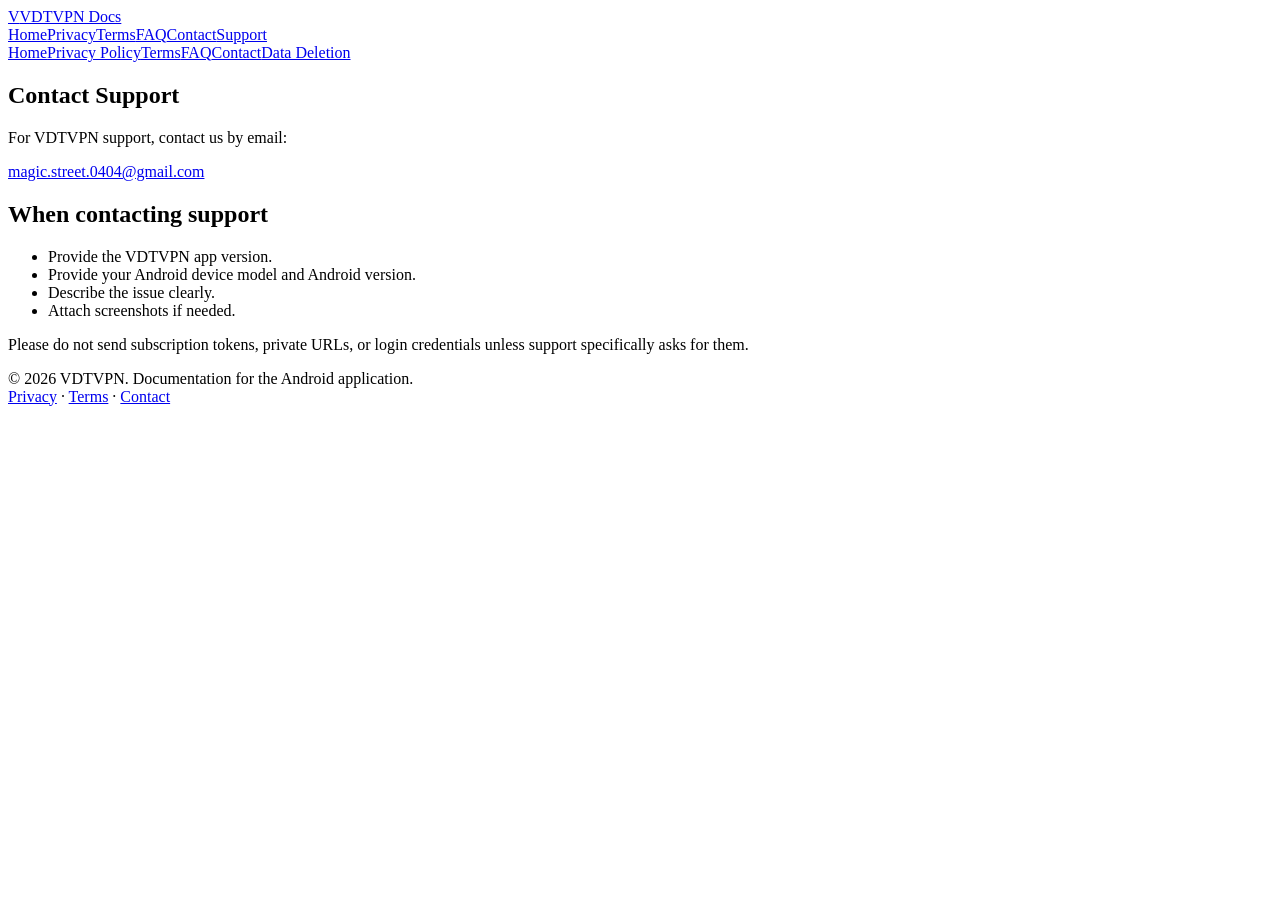
==== contact.html @ dc801691 "Add files via upload" ====
<!doctype html><html lang="en"><head><meta charset="utf-8"><meta name="viewport" content="width=device-width, initial-scale=1"><title>Contact - VDTVPN</title><meta name="description" content="Official documentation, privacy policy and support pages for the VDTVPN Android application."><link rel="stylesheet" href="assets/style.css"></head><body><header class="nav"><div class="container nav-inner"><a class="brand" href="index.html"><span class="logo">V</span><span>VDTVPN Docs</span></a><nav class="links"><a href="index.html">Home</a><a href="privacy.html">Privacy</a><a href="terms.html">Terms</a><a href="faq.html">FAQ</a><a href="contact.html">Contact</a><a class="btn" href="contact.html">Support</a></nav></div></header><main class="container doc-layout"><aside class="sidebar"><a href="index.html">Home</a><a href="privacy.html">Privacy Policy</a><a href="terms.html">Terms</a><a href="faq.html">FAQ</a><a href="contact.html">Contact</a><a href="data-deletion.html">Data Deletion</a></aside><article class="doc"><h1>Contact Support</h1><p>For VDTVPN support, contact us by email:</p><p><a class="btn" href="mailto:magic.street.0404@gmail.com">magic.street.0404@gmail.com</a></p><h2>When contacting support</h2><ul><li>Provide the VDTVPN app version.</li><li>Provide your Android device model and Android version.</li><li>Describe the issue clearly.</li><li>Attach screenshots if needed.</li></ul><p>Please do not send subscription tokens, private URLs, or login credentials unless support specifically asks for them.</p></article></main><footer class="footer"><div class="container footer-inner"><div>© 2026 VDTVPN. Documentation for the Android application.</div><div><a href="privacy.html">Privacy</a> · <a href="terms.html">Terms</a> · <a href="contact.html">Contact</a></div></div></footer></body></html>
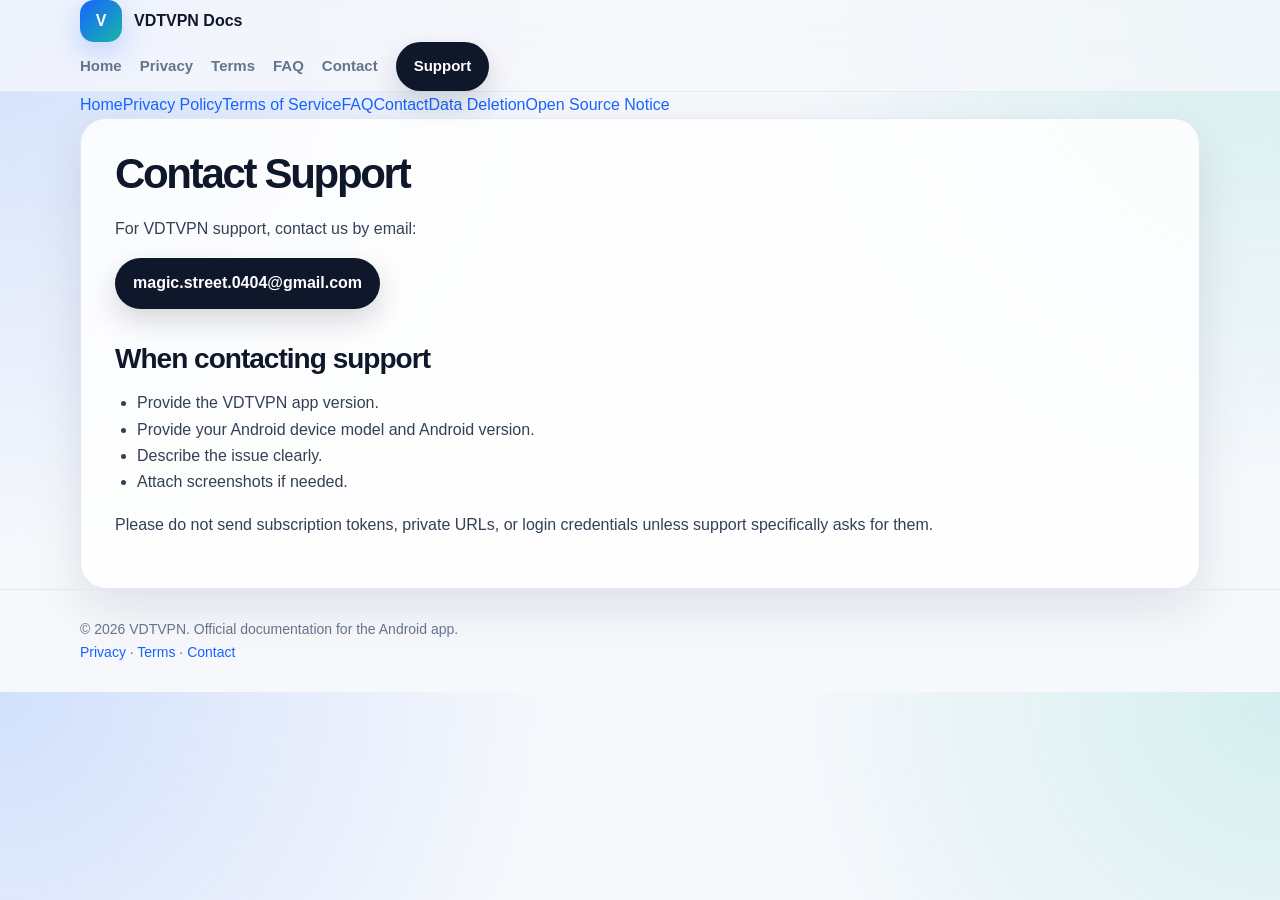
==== commit e30fba85: "Add files via upload" ====
--- a/contact.html
+++ b/contact.html
@@ -1 +1,7 @@
-<!doctype html><html lang="en"><head><meta charset="utf-8"><meta name="viewport" content="width=device-width, initial-scale=1"><title>Contact - VDTVPN</title><meta name="description" content="Official documentation, privacy policy and support pages for the VDTVPN Android application."><link rel="stylesheet" href="assets/style.css"></head><body><header class="nav"><div class="container nav-inner"><a class="brand" href="index.html"><span class="logo">V</span><span>VDTVPN Docs</span></a><nav class="links"><a href="index.html">Home</a><a href="privacy.html">Privacy</a><a href="terms.html">Terms</a><a href="faq.html">FAQ</a><a href="contact.html">Contact</a><a class="btn" href="contact.html">Support</a></nav></div></header><main class="container doc-layout"><aside class="sidebar"><a href="index.html">Home</a><a href="privacy.html">Privacy Policy</a><a href="terms.html">Terms</a><a href="faq.html">FAQ</a><a href="contact.html">Contact</a><a href="data-deletion.html">Data Deletion</a></aside><article class="doc"><h1>Contact Support</h1><p>For VDTVPN support, contact us by email:</p><p><a class="btn" href="mailto:magic.street.0404@gmail.com">magic.street.0404@gmail.com</a></p><h2>When contacting support</h2><ul><li>Provide the VDTVPN app version.</li><li>Provide your Android device model and Android version.</li><li>Describe the issue clearly.</li><li>Attach screenshots if needed.</li></ul><p>Please do not send subscription tokens, private URLs, or login credentials unless support specifically asks for them.</p></article></main><footer class="footer"><div class="container footer-inner"><div>© 2026 VDTVPN. Documentation for the Android application.</div><div><a href="privacy.html">Privacy</a> · <a href="terms.html">Terms</a> · <a href="contact.html">Contact</a></div></div></footer></body></html>+<!doctype html><html lang="en"><head><meta charset="utf-8"><meta name="viewport" content="width=device-width, initial-scale=1">
+<title>Contact - VDTVPN</title><meta name="description" content="Official documentation for the VDTVPN Android network client."><meta name="robots" content="index,follow">
+<meta property="og:title" content="Contact - VDTVPN"><meta property="og:description" content="Official documentation for the VDTVPN Android network client.">
+<link rel="stylesheet" href="assets/style.css"></head><body><header class="nav"><div class="container navin">
+<a class="brand" href="index.html"><span class="logo">V</span><span>VDTVPN Docs</span></a>
+<nav class="links"><a href="index.html">Home</a><a href="privacy.html">Privacy</a><a href="terms.html">Terms</a><a href="faq.html">FAQ</a><a href="contact.html">Contact</a><a class="btn" href="contact.html">Support</a></nav>
+</div></header><main class="container docwrap"><aside class="side"><a href="index.html">Home</a><a href="privacy.html">Privacy Policy</a><a href="terms.html">Terms of Service</a><a href="faq.html">FAQ</a><a href="contact.html">Contact</a><a href="data-deletion.html">Data Deletion</a><a href="open-source.html">Open Source Notice</a></aside><article class="doc"><h1>Contact Support</h1><p>For VDTVPN support, contact us by email:</p><p><a class="btn" href="mailto:magic.street.0404@gmail.com">magic.street.0404@gmail.com</a></p><h2>When contacting support</h2><ul><li>Provide the VDTVPN app version.</li><li>Provide your Android device model and Android version.</li><li>Describe the issue clearly.</li><li>Attach screenshots if needed.</li></ul><p class="notice">Please do not send subscription tokens, private URLs, or login credentials unless support specifically asks for them.</p></article></main><footer class="footer"><div class="container footin"><div>© 2026 VDTVPN. Official documentation for the Android app.</div><div><a href="privacy.html">Privacy</a> · <a href="terms.html">Terms</a> · <a href="contact.html">Contact</a></div></div></footer></body></html>
--- a/assets/style.css
+++ b/assets/style.css
@@ -0,0 +1,2 @@
+
+:root{--bg:#f6f8fc;--card:#fff;--text:#0f172a;--muted:#64748b;--line:#e2e8f0;--primary:#1663ff;--primary2:#18b6a7;--shadow:0 18px 50px rgba(15,23,42,.10);--radius:22px}*{box-sizing:border-box}html{scroll-behavior:smooth}body{margin:0;font-family:-apple-system,BlinkMacSystemFont,"Segoe UI",Roboto,Inter,Arial,sans-serif;background:radial-gradient(circle at top left,rgba(22,99,255,.16),transparent 38%),radial-gradient(circle at top right,rgba(24,182,167,.15),transparent 34%),var(--bg);color:var(--text);line-height:1.65}a{color:var(--primary);text-decoration:none}a:hover{text-decoration:underline}.container{width:min(1120px,calc(100% - 34px));margin:0 auto}.nav{position:sticky;top:0;z-index:20;backdrop-filter:blur(16px);background:rgba(246,248,252,.78);border-bottom:1px solid rgba(226,232,240,.8)}.nav-inner{display:flex;align-items:center;justify-content:space-between;padding:14px 0}.brand{display:flex;align-items:center;gap:12px;font-weight:850;color:var(--text)}.logo{width:42px;height:42px;border-radius:14px;background:linear-gradient(135deg,var(--primary),var(--primary2));display:grid;place-items:center;color:#fff;font-weight:900;box-shadow:0 10px 30px rgba(22,99,255,.25)}.links{display:flex;gap:18px;align-items:center;font-size:15px}.links a{color:var(--muted);font-weight:650}.btn{display:inline-flex;align-items:center;justify-content:center;gap:8px;padding:12px 18px;border-radius:999px;background:var(--text);color:#fff!important;font-weight:800;box-shadow:0 12px 28px rgba(15,23,42,.16)}.hero{padding:76px 0 34px}.hero-grid{display:grid;grid-template-columns:1.2fr .8fr;gap:34px;align-items:center}.eyebrow{font-size:14px;color:var(--primary);font-weight:900;text-transform:uppercase;letter-spacing:.08em}h1{font-size:clamp(40px,7vw,72px);line-height:1.02;margin:14px 0 20px;letter-spacing:-.055em}h2{font-size:clamp(28px,4vw,42px);line-height:1.12;margin:0 0 16px;letter-spacing:-.035em}h3{font-size:22px;line-height:1.2;margin:0 0 10px}.lead{font-size:20px;color:var(--muted);max-width:680px}.hero-actions{display:flex;gap:12px;flex-wrap:wrap;margin-top:28px}.btn-secondary{display:inline-flex;padding:12px 18px;border-radius:999px;border:1px solid var(--line);background:rgba(255,255,255,.72);color:var(--text);font-weight:800}.phone-card{min-height:420px;border-radius:36px;background:linear-gradient(180deg,#fff,#eef5ff);box-shadow:var(--shadow);border:1px solid rgba(226,232,240,.9);padding:24px;position:relative;overflow:hidden}.app-window{background:#fff;border-radius:26px;padding:22px;box-shadow:0 12px 40px rgba(15,23,42,.12);position:relative}.status{display:flex;justify-content:space-between;align-items:center;margin-bottom:22px;color:var(--muted);font-weight:700}.big-button{margin:22px auto;width:170px;height:170px;border-radius:50%;display:grid;place-items:center;background:linear-gradient(180deg,#23d36b,#09a94d);color:#fff;font-weight:900;font-size:20px;box-shadow:0 16px 35px rgba(9,169,77,.30)}.node{border:1px solid var(--line);border-radius:18px;padding:14px;margin-top:12px;font-weight:850}.stats{display:grid;grid-template-columns:repeat(3,1fr);gap:10px;margin-top:18px;text-align:center;color:var(--muted);font-weight:800}.stats b{display:block;color:#0f172a;font-size:20px}.section{padding:52px 0}.grid3{display:grid;grid-template-columns:repeat(3,1fr);gap:18px}.card{background:rgba(255,255,255,.82);border:1px solid rgba(226,232,240,.9);border-radius:var(--radius);padding:24px;box-shadow:0 8px 28px rgba(15,23,42,.06)}.card p{color:var(--muted);margin:0}.badge{display:inline-flex;border:1px solid var(--line);background:#fff;border-radius:999px;padding:7px 11px;color:var(--muted);font-weight:800;font-size:13px;margin:4px 4px 0 0}.doc-layout{display:grid;grid-template-columns:250px 1fr;gap:28px;padding:42px 0}.sidebar{position:sticky;top:88px;align-self:start;background:rgba(255,255,255,.75);border:1px solid var(--line);border-radius:20px;padding:16px}.sidebar a{display:block;color:var(--muted);font-weight:750;padding:9px 10px;border-radius:12px}.sidebar a:hover{background:#eef5ff;text-decoration:none;color:var(--primary)}.doc{background:rgba(255,255,255,.86);border:1px solid var(--line);border-radius:26px;padding:34px;box-shadow:var(--shadow)}.doc h1{font-size:42px;margin-top:0}.doc h2{font-size:28px;margin-top:34px}.doc p,.doc li{color:#334155}.doc ul{padding-left:22px}.footer{border-top:1px solid var(--line);padding:28px 0;color:var(--muted);font-size:14px}.footer-inner{display:flex;justify-content:space-between;gap:16px;flex-wrap:wrap}@media(max-width:820px){.links{display:none}.hero-grid,.grid3,.doc-layout{grid-template-columns:1fr}.hero{padding:48px 0 22px}.phone-card{min-height:auto}.sidebar{position:relative;top:auto}.doc{padding:24px}.stats{grid-template-columns:1fr}}
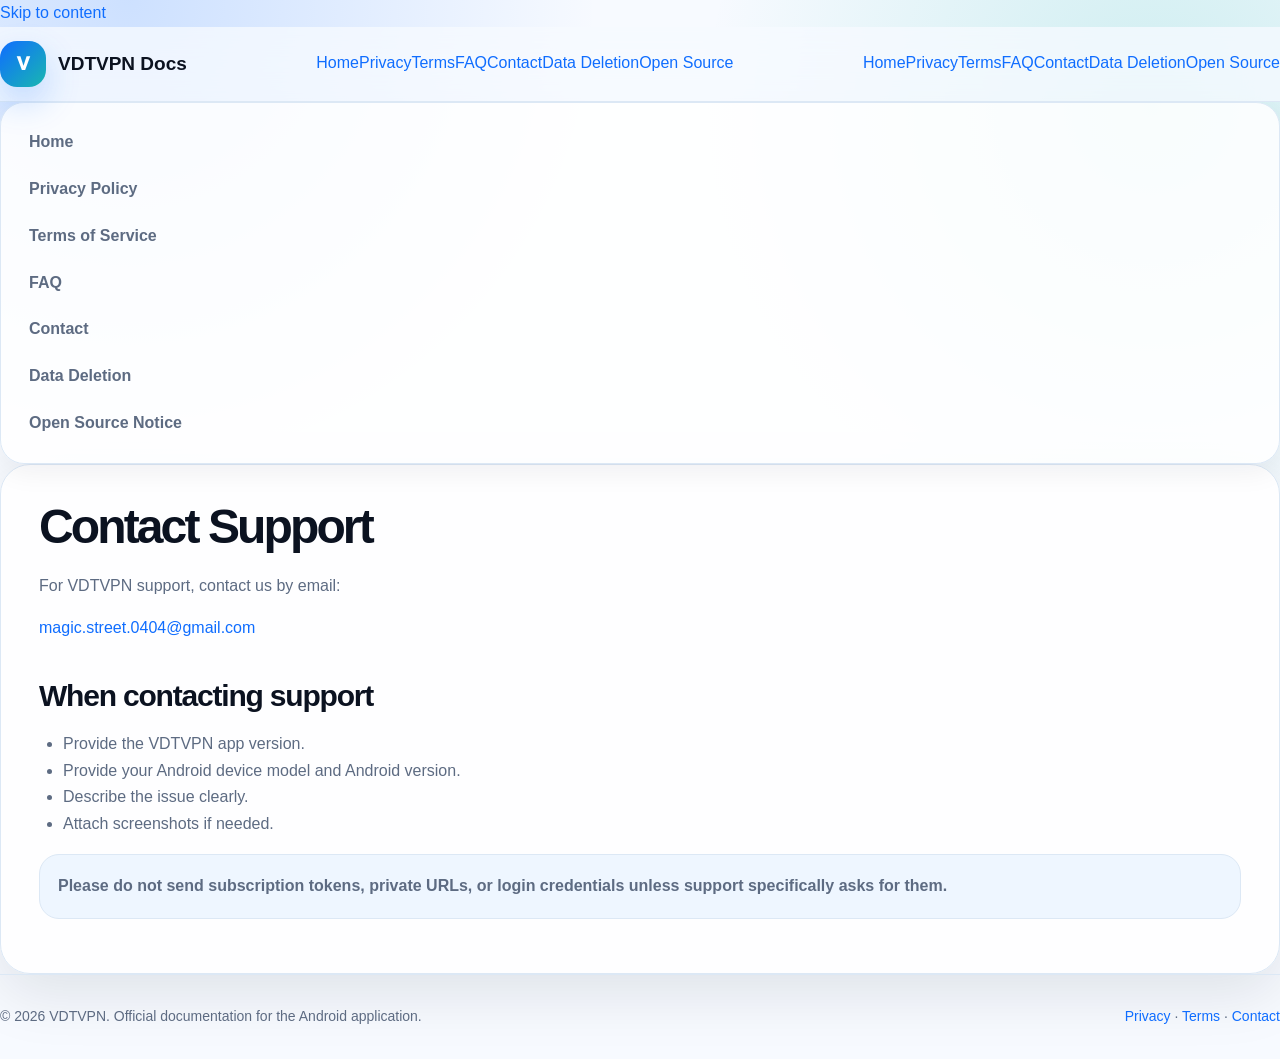
==== commit 08991f33: "Add files via upload" ====
--- a/contact.html
+++ b/contact.html
@@ -1,7 +1 @@
-<!doctype html><html lang="en"><head><meta charset="utf-8"><meta name="viewport" content="width=device-width, initial-scale=1">
-<title>Contact - VDTVPN</title><meta name="description" content="Official documentation for the VDTVPN Android network client."><meta name="robots" content="index,follow">
-<meta property="og:title" content="Contact - VDTVPN"><meta property="og:description" content="Official documentation for the VDTVPN Android network client.">
-<link rel="stylesheet" href="assets/style.css"></head><body><header class="nav"><div class="container navin">
-<a class="brand" href="index.html"><span class="logo">V</span><span>VDTVPN Docs</span></a>
-<nav class="links"><a href="index.html">Home</a><a href="privacy.html">Privacy</a><a href="terms.html">Terms</a><a href="faq.html">FAQ</a><a href="contact.html">Contact</a><a class="btn" href="contact.html">Support</a></nav>
-</div></header><main class="container docwrap"><aside class="side"><a href="index.html">Home</a><a href="privacy.html">Privacy Policy</a><a href="terms.html">Terms of Service</a><a href="faq.html">FAQ</a><a href="contact.html">Contact</a><a href="data-deletion.html">Data Deletion</a><a href="open-source.html">Open Source Notice</a></aside><article class="doc"><h1>Contact Support</h1><p>For VDTVPN support, contact us by email:</p><p><a class="btn" href="mailto:magic.street.0404@gmail.com">magic.street.0404@gmail.com</a></p><h2>When contacting support</h2><ul><li>Provide the VDTVPN app version.</li><li>Provide your Android device model and Android version.</li><li>Describe the issue clearly.</li><li>Attach screenshots if needed.</li></ul><p class="notice">Please do not send subscription tokens, private URLs, or login credentials unless support specifically asks for them.</p></article></main><footer class="footer"><div class="container footin"><div>© 2026 VDTVPN. Official documentation for the Android app.</div><div><a href="privacy.html">Privacy</a> · <a href="terms.html">Terms</a> · <a href="contact.html">Contact</a></div></div></footer></body></html>+<!doctype html><html lang="en"><head><meta charset="utf-8"><meta name="viewport" content="width=device-width,initial-scale=1"><title>Contact - VDTVPN</title><meta name="description" content="Official documentation for VDTVPN, an Android network client for user-provided connection profiles."><meta name="robots" content="index,follow"><meta property="og:title" content="Contact - VDTVPN"><meta property="og:description" content="Official documentation for VDTVPN, an Android network client for user-provided connection profiles."><meta name="theme-color" content="#1268ff"><link rel="stylesheet" href="assets/style.css"></head><body><a class="skip" href="#main">Skip to content</a><header class="nav"><div class="wrap navin"><a class="brand" href="index.html"><span class="logo">V</span><span>VDTVPN Docs</span></a><nav class="menu"><a href="index.html">Home</a><a href="privacy.html">Privacy</a><a href="terms.html">Terms</a><a href="faq.html">FAQ</a><a href="contact.html">Contact</a><a href="data-deletion.html">Data Deletion</a><a href="open-source.html">Open Source</a></nav><nav class="mobileMenu"><a href="index.html">Home</a><a href="privacy.html">Privacy</a><a href="terms.html">Terms</a><a href="faq.html">FAQ</a><a href="contact.html">Contact</a><a href="data-deletion.html">Data Deletion</a><a href="open-source.html">Open Source</a></nav></div></header><main id="main" class="wrap docgrid"><aside class="side"><a href="index.html">Home</a><a href="privacy.html">Privacy Policy</a><a href="terms.html">Terms of Service</a><a href="faq.html">FAQ</a><a href="contact.html">Contact</a><a href="data-deletion.html">Data Deletion</a><a href="open-source.html">Open Source Notice</a></aside><article class="doc"><h1>Contact Support</h1><p>For VDTVPN support, contact us by email:</p><p><a class="button" href="mailto:magic.street.0404@gmail.com">magic.street.0404@gmail.com</a></p><h2>When contacting support</h2><ul><li>Provide the VDTVPN app version.</li><li>Provide your Android device model and Android version.</li><li>Describe the issue clearly.</li><li>Attach screenshots if needed.</li></ul><p class="notice">Please do not send subscription tokens, private URLs, or login credentials unless support specifically asks for them.</p></article></main><footer class="footer"><div class="wrap footin"><div>© 2026 VDTVPN. Official documentation for the Android application.</div><div><a href="privacy.html">Privacy</a> · <a href="terms.html">Terms</a> · <a href="contact.html">Contact</a></div></div></footer></body></html>
--- a/assets/style.css
+++ b/assets/style.css
@@ -1,2 +1,45 @@
 
-:root{--bg:#f6f8fc;--card:#fff;--text:#0f172a;--muted:#64748b;--line:#e2e8f0;--primary:#1663ff;--primary2:#18b6a7;--shadow:0 18px 50px rgba(15,23,42,.10);--radius:22px}*{box-sizing:border-box}html{scroll-behavior:smooth}body{margin:0;font-family:-apple-system,BlinkMacSystemFont,"Segoe UI",Roboto,Inter,Arial,sans-serif;background:radial-gradient(circle at top left,rgba(22,99,255,.16),transparent 38%),radial-gradient(circle at top right,rgba(24,182,167,.15),transparent 34%),var(--bg);color:var(--text);line-height:1.65}a{color:var(--primary);text-decoration:none}a:hover{text-decoration:underline}.container{width:min(1120px,calc(100% - 34px));margin:0 auto}.nav{position:sticky;top:0;z-index:20;backdrop-filter:blur(16px);background:rgba(246,248,252,.78);border-bottom:1px solid rgba(226,232,240,.8)}.nav-inner{display:flex;align-items:center;justify-content:space-between;padding:14px 0}.brand{display:flex;align-items:center;gap:12px;font-weight:850;color:var(--text)}.logo{width:42px;height:42px;border-radius:14px;background:linear-gradient(135deg,var(--primary),var(--primary2));display:grid;place-items:center;color:#fff;font-weight:900;box-shadow:0 10px 30px rgba(22,99,255,.25)}.links{display:flex;gap:18px;align-items:center;font-size:15px}.links a{color:var(--muted);font-weight:650}.btn{display:inline-flex;align-items:center;justify-content:center;gap:8px;padding:12px 18px;border-radius:999px;background:var(--text);color:#fff!important;font-weight:800;box-shadow:0 12px 28px rgba(15,23,42,.16)}.hero{padding:76px 0 34px}.hero-grid{display:grid;grid-template-columns:1.2fr .8fr;gap:34px;align-items:center}.eyebrow{font-size:14px;color:var(--primary);font-weight:900;text-transform:uppercase;letter-spacing:.08em}h1{font-size:clamp(40px,7vw,72px);line-height:1.02;margin:14px 0 20px;letter-spacing:-.055em}h2{font-size:clamp(28px,4vw,42px);line-height:1.12;margin:0 0 16px;letter-spacing:-.035em}h3{font-size:22px;line-height:1.2;margin:0 0 10px}.lead{font-size:20px;color:var(--muted);max-width:680px}.hero-actions{display:flex;gap:12px;flex-wrap:wrap;margin-top:28px}.btn-secondary{display:inline-flex;padding:12px 18px;border-radius:999px;border:1px solid var(--line);background:rgba(255,255,255,.72);color:var(--text);font-weight:800}.phone-card{min-height:420px;border-radius:36px;background:linear-gradient(180deg,#fff,#eef5ff);box-shadow:var(--shadow);border:1px solid rgba(226,232,240,.9);padding:24px;position:relative;overflow:hidden}.app-window{background:#fff;border-radius:26px;padding:22px;box-shadow:0 12px 40px rgba(15,23,42,.12);position:relative}.status{display:flex;justify-content:space-between;align-items:center;margin-bottom:22px;color:var(--muted);font-weight:700}.big-button{margin:22px auto;width:170px;height:170px;border-radius:50%;display:grid;place-items:center;background:linear-gradient(180deg,#23d36b,#09a94d);color:#fff;font-weight:900;font-size:20px;box-shadow:0 16px 35px rgba(9,169,77,.30)}.node{border:1px solid var(--line);border-radius:18px;padding:14px;margin-top:12px;font-weight:850}.stats{display:grid;grid-template-columns:repeat(3,1fr);gap:10px;margin-top:18px;text-align:center;color:var(--muted);font-weight:800}.stats b{display:block;color:#0f172a;font-size:20px}.section{padding:52px 0}.grid3{display:grid;grid-template-columns:repeat(3,1fr);gap:18px}.card{background:rgba(255,255,255,.82);border:1px solid rgba(226,232,240,.9);border-radius:var(--radius);padding:24px;box-shadow:0 8px 28px rgba(15,23,42,.06)}.card p{color:var(--muted);margin:0}.badge{display:inline-flex;border:1px solid var(--line);background:#fff;border-radius:999px;padding:7px 11px;color:var(--muted);font-weight:800;font-size:13px;margin:4px 4px 0 0}.doc-layout{display:grid;grid-template-columns:250px 1fr;gap:28px;padding:42px 0}.sidebar{position:sticky;top:88px;align-self:start;background:rgba(255,255,255,.75);border:1px solid var(--line);border-radius:20px;padding:16px}.sidebar a{display:block;color:var(--muted);font-weight:750;padding:9px 10px;border-radius:12px}.sidebar a:hover{background:#eef5ff;text-decoration:none;color:var(--primary)}.doc{background:rgba(255,255,255,.86);border:1px solid var(--line);border-radius:26px;padding:34px;box-shadow:var(--shadow)}.doc h1{font-size:42px;margin-top:0}.doc h2{font-size:28px;margin-top:34px}.doc p,.doc li{color:#334155}.doc ul{padding-left:22px}.footer{border-top:1px solid var(--line);padding:28px 0;color:var(--muted);font-size:14px}.footer-inner{display:flex;justify-content:space-between;gap:16px;flex-wrap:wrap}@media(max-width:820px){.links{display:none}.hero-grid,.grid3,.doc-layout{grid-template-columns:1fr}.hero{padding:48px 0 22px}.phone-card{min-height:auto}.sidebar{position:relative;top:auto}.doc{padding:24px}.stats{grid-template-columns:1fr}}
+:root{
+  --bg:#f7faff; --surface:#ffffff; --surface2:#eef6ff; --text:#0b1220; --muted:#5d6b82;
+  --line:#dce8f5; --primary:#0f6dff; --accent:#19b7b0; --danger:#ef4444;
+  --shadow:0 20px 60px rgba(11,18,32,.10); --radius:28px;
+}
+@media (prefers-color-scheme: dark){
+  :root{--bg:#070b12;--surface:#101724;--surface2:#0b1220;--text:#f8fafc;--muted:#a8b3c7;--line:#243044;--shadow:0 20px 60px rgba(0,0,0,.30)}
+}
+*{box-sizing:border-box}
+body{
+  margin:0;font-family:-apple-system,BlinkMacSystemFont,"Segoe UI",Roboto,Inter,Arial,sans-serif;
+  color:var(--text);background:
+  radial-gradient(circle at 10% 0%, rgba(15,109,255,.18), transparent 30%),
+  radial-gradient(circle at 90% 10%, rgba(25,183,176,.18), transparent 30%),var(--bg);
+  line-height:1.68;
+}
+a{color:var(--primary);text-decoration:none} a:hover{text-decoration:underline}
+.container{width:min(1120px,calc(100% - 34px));margin:0 auto}
+.nav{position:sticky;top:0;z-index:50;backdrop-filter:blur(18px);background:color-mix(in srgb,var(--bg) 78%,transparent);border-bottom:1px solid var(--line)}
+.navin{display:flex;align-items:center;justify-content:space-between;padding:14px 0}
+.brand{display:flex;gap:12px;align-items:center;font-weight:900;color:var(--text);font-size:19px}
+.logo{width:46px;height:46px;border-radius:17px;background:linear-gradient(135deg,var(--primary),var(--accent));display:grid;place-items:center;color:white;font-weight:950;box-shadow:0 15px 35px rgba(15,109,255,.23)}
+.links{display:flex;align-items:center;gap:18px}.links a{font-weight:760;color:var(--muted);font-size:15px}
+.btn{display:inline-flex;align-items:center;justify-content:center;padding:12px 18px;border-radius:999px;background:var(--text);color:var(--bg)!important;font-weight:900;box-shadow:0 12px 30px rgba(11,18,32,.15)}
+.btn2{display:inline-flex;align-items:center;justify-content:center;padding:12px 18px;border-radius:999px;background:var(--surface);color:var(--text);font-weight:900;border:1px solid var(--line)}
+.hero{padding:80px 0 42px}.heroGrid{display:grid;grid-template-columns:1.15fr .85fr;gap:34px;align-items:center}
+.kicker{font-size:13px;text-transform:uppercase;letter-spacing:.12em;color:var(--primary);font-weight:950}
+h1{font-size:clamp(42px,7vw,76px);line-height:.99;letter-spacing:-.06em;margin:15px 0 22px}
+h2{font-size:clamp(30px,4vw,46px);line-height:1.08;letter-spacing:-.04em;margin:0 0 18px}
+h3{font-size:22px;margin:0 0 10px;line-height:1.18}.lead{font-size:20px;color:var(--muted);max-width:720px}
+.actions{display:flex;gap:12px;flex-wrap:wrap;margin-top:28px}
+.mock{border:1px solid var(--line);border-radius:40px;background:linear-gradient(180deg,var(--surface),var(--surface2));padding:26px;box-shadow:var(--shadow);overflow:hidden;position:relative}
+.mock:before{content:"";position:absolute;right:-80px;bottom:-80px;width:230px;height:230px;background:linear-gradient(135deg,var(--primary),var(--accent));border-radius:50%;opacity:.15}
+.screen{position:relative;background:var(--surface);border:1px solid var(--line);border-radius:30px;padding:22px;box-shadow:0 12px 38px rgba(11,18,32,.12)}
+.topline{display:flex;justify-content:space-between;color:var(--muted);font-weight:800}.power{width:166px;height:166px;border-radius:50%;display:grid;place-items:center;margin:26px auto;background:linear-gradient(180deg,#20d56d,#08a84d);color:#fff;font-size:21px;font-weight:950;box-shadow:0 18px 38px rgba(8,168,77,.32)}
+.row{padding:14px;border:1px solid var(--line);border-radius:18px;margin:10px 0;font-weight:850;color:var(--text)}
+.badges{display:flex;gap:8px;flex-wrap:wrap}.badge{border:1px solid var(--line);background:var(--surface);color:var(--muted);font-weight:850;border-radius:999px;padding:7px 11px;font-size:13px}
+.section{padding:54px 0}.grid3{display:grid;grid-template-columns:repeat(3,1fr);gap:18px}.card{background:color-mix(in srgb,var(--surface) 88%,transparent);border:1px solid var(--line);border-radius:var(--radius);padding:25px;box-shadow:0 9px 32px rgba(11,18,32,.06)}.card p{color:var(--muted);margin:0}
+.docwrap{display:grid;grid-template-columns:248px 1fr;gap:28px;padding:44px 0}.side{position:sticky;top:86px;align-self:start;border:1px solid var(--line);background:color-mix(in srgb,var(--surface) 86%,transparent);border-radius:24px;padding:16px;box-shadow:0 8px 28px rgba(11,18,32,.06)}
+.side a{display:block;color:var(--muted);font-weight:850;padding:10px 12px;border-radius:14px}.side a:hover{background:var(--surface2);color:var(--primary);text-decoration:none}
+.doc{background:color-mix(in srgb,var(--surface) 90%,transparent);border:1px solid var(--line);border-radius:30px;padding:38px;box-shadow:var(--shadow)}.doc h1{font-size:48px;margin-top:0}.doc h2{font-size:30px;margin-top:38px}.doc p,.doc li{color:var(--muted)}.doc strong{color:var(--text)}.doc ul{padding-left:24px}
+.notice{padding:18px;border-radius:20px;background:var(--surface2);border:1px solid var(--line);color:var(--muted);font-weight:700}
+.footer{border-top:1px solid var(--line);padding:30px 0;color:var(--muted);font-size:14px}.footin{display:flex;justify-content:space-between;gap:14px;flex-wrap:wrap}
+@media(max-width:860px){.links{display:none}.heroGrid,.grid3,.docwrap{grid-template-columns:1fr}.hero{padding:48px 0 26px}.doc{padding:24px}.doc h1{font-size:40px}.side{position:relative;top:auto}}
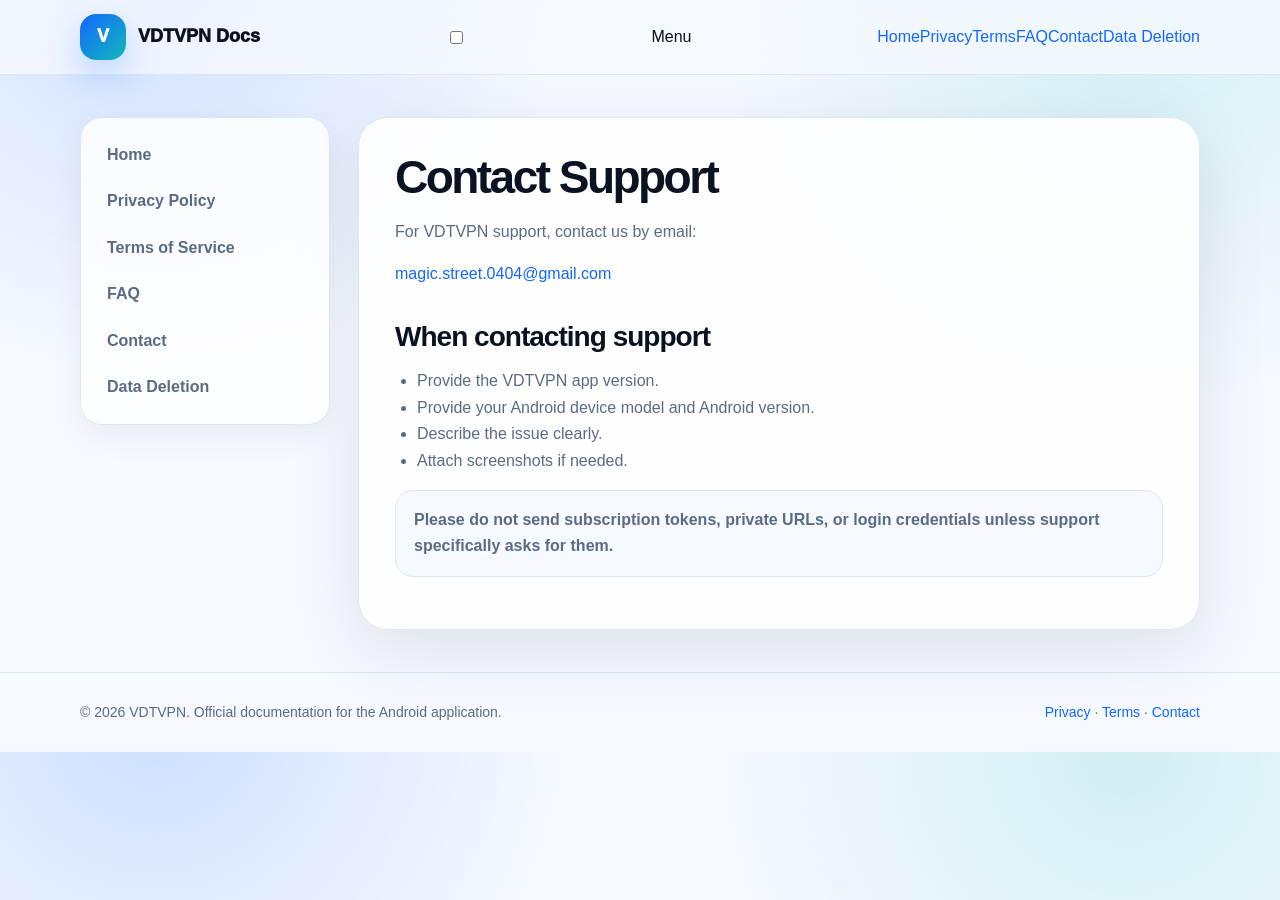
==== commit 0654c7e7: "Add files via upload" ====
--- a/contact.html
+++ b/contact.html
@@ -1 +1 @@
-<!doctype html><html lang="en"><head><meta charset="utf-8"><meta name="viewport" content="width=device-width,initial-scale=1"><title>Contact - VDTVPN</title><meta name="description" content="Official documentation for VDTVPN, an Android network client for user-provided connection profiles."><meta name="robots" content="index,follow"><meta property="og:title" content="Contact - VDTVPN"><meta property="og:description" content="Official documentation for VDTVPN, an Android network client for user-provided connection profiles."><meta name="theme-color" content="#1268ff"><link rel="stylesheet" href="assets/style.css"></head><body><a class="skip" href="#main">Skip to content</a><header class="nav"><div class="wrap navin"><a class="brand" href="index.html"><span class="logo">V</span><span>VDTVPN Docs</span></a><nav class="menu"><a href="index.html">Home</a><a href="privacy.html">Privacy</a><a href="terms.html">Terms</a><a href="faq.html">FAQ</a><a href="contact.html">Contact</a><a href="data-deletion.html">Data Deletion</a><a href="open-source.html">Open Source</a></nav><nav class="mobileMenu"><a href="index.html">Home</a><a href="privacy.html">Privacy</a><a href="terms.html">Terms</a><a href="faq.html">FAQ</a><a href="contact.html">Contact</a><a href="data-deletion.html">Data Deletion</a><a href="open-source.html">Open Source</a></nav></div></header><main id="main" class="wrap docgrid"><aside class="side"><a href="index.html">Home</a><a href="privacy.html">Privacy Policy</a><a href="terms.html">Terms of Service</a><a href="faq.html">FAQ</a><a href="contact.html">Contact</a><a href="data-deletion.html">Data Deletion</a><a href="open-source.html">Open Source Notice</a></aside><article class="doc"><h1>Contact Support</h1><p>For VDTVPN support, contact us by email:</p><p><a class="button" href="mailto:magic.street.0404@gmail.com">magic.street.0404@gmail.com</a></p><h2>When contacting support</h2><ul><li>Provide the VDTVPN app version.</li><li>Provide your Android device model and Android version.</li><li>Describe the issue clearly.</li><li>Attach screenshots if needed.</li></ul><p class="notice">Please do not send subscription tokens, private URLs, or login credentials unless support specifically asks for them.</p></article></main><footer class="footer"><div class="wrap footin"><div>© 2026 VDTVPN. Official documentation for the Android application.</div><div><a href="privacy.html">Privacy</a> · <a href="terms.html">Terms</a> · <a href="contact.html">Contact</a></div></div></footer></body></html>+<!doctype html><html lang="en"><head><meta charset="utf-8"><meta name="viewport" content="width=device-width,initial-scale=1"><title>Contact - VDTVPN</title><meta name="description" content="Official documentation for VDTVPN, an Android network client for user-provided connection profiles."><meta name="robots" content="index,follow"><meta property="og:title" content="Contact - VDTVPN"><meta property="og:description" content="Official documentation for VDTVPN, an Android network client for user-provided connection profiles."><meta name="theme-color" content="#126bff"><link rel="stylesheet" href="assets/style.css"></head><body><header class="nav"><div class="wrap navin"><a class="brand" href="index.html"><span class="logo">V</span><span>VDTVPN Docs</span></a><input id="menuToggle" class="menuToggle" type="checkbox"><label class="menuButton" for="menuToggle">Menu</label><nav class="links"><a href="index.html">Home</a><a href="privacy.html">Privacy</a><a href="terms.html">Terms</a><a href="faq.html">FAQ</a><a href="contact.html">Contact</a><a href="data-deletion.html">Data Deletion</a></nav></div></header><main class="wrap docgrid"><aside class="side"><a href="index.html">Home</a><a href="privacy.html">Privacy Policy</a><a href="terms.html">Terms of Service</a><a href="faq.html">FAQ</a><a href="contact.html">Contact</a><a href="data-deletion.html">Data Deletion</a></aside><article class="doc"><h1>Contact Support</h1><p>For VDTVPN support, contact us by email:</p><p><a class="btn" href="mailto:magic.street.0404@gmail.com">magic.street.0404@gmail.com</a></p><h2>When contacting support</h2><ul><li>Provide the VDTVPN app version.</li><li>Provide your Android device model and Android version.</li><li>Describe the issue clearly.</li><li>Attach screenshots if needed.</li></ul><p class="notice">Please do not send subscription tokens, private URLs, or login credentials unless support specifically asks for them.</p></article></main><footer class="footer"><div class="wrap footin"><div>© 2026 VDTVPN. Official documentation for the Android application.</div><div><a href="privacy.html">Privacy</a> · <a href="terms.html">Terms</a> · <a href="contact.html">Contact</a></div></div></footer></body></html>
--- a/assets/style.css
+++ b/assets/style.css
@@ -1,45 +1,49 @@
 
 :root{
-  --bg:#f7faff; --surface:#ffffff; --surface2:#eef6ff; --text:#0b1220; --muted:#5d6b82;
-  --line:#dce8f5; --primary:#0f6dff; --accent:#19b7b0; --danger:#ef4444;
-  --shadow:0 20px 60px rgba(11,18,32,.10); --radius:28px;
+  --bg:#f6f9ff;--card:#ffffff;--text:#0b1220;--muted:#5b6b84;--line:#dce7f5;
+  --primary:#1268ff;--cyan:#13b8ba;--green:#10b85c;--shadow:0 20px 70px rgba(11,18,32,.10);
+  --radius:26px;--max:1120px;
 }
 @media (prefers-color-scheme: dark){
-  :root{--bg:#070b12;--surface:#101724;--surface2:#0b1220;--text:#f8fafc;--muted:#a8b3c7;--line:#243044;--shadow:0 20px 60px rgba(0,0,0,.30)}
+  :root{--bg:#070b12;--card:#101827;--text:#f8fafc;--muted:#a5b1c5;--line:#253449;--shadow:0 20px 70px rgba(0,0,0,.35)}
 }
 *{box-sizing:border-box}
+html{scroll-behavior:smooth}
 body{
   margin:0;font-family:-apple-system,BlinkMacSystemFont,"Segoe UI",Roboto,Inter,Arial,sans-serif;
-  color:var(--text);background:
-  radial-gradient(circle at 10% 0%, rgba(15,109,255,.18), transparent 30%),
-  radial-gradient(circle at 90% 10%, rgba(25,183,176,.18), transparent 30%),var(--bg);
-  line-height:1.68;
+  background:radial-gradient(circle at 12% -5%, rgba(18,104,255,.18), transparent 30%),
+             radial-gradient(circle at 88% 0%, rgba(19,184,186,.16), transparent 30%),var(--bg);
+  color:var(--text);line-height:1.65;
 }
 a{color:var(--primary);text-decoration:none} a:hover{text-decoration:underline}
-.container{width:min(1120px,calc(100% - 34px));margin:0 auto}
-.nav{position:sticky;top:0;z-index:50;backdrop-filter:blur(18px);background:color-mix(in srgb,var(--bg) 78%,transparent);border-bottom:1px solid var(--line)}
-.navin{display:flex;align-items:center;justify-content:space-between;padding:14px 0}
-.brand{display:flex;gap:12px;align-items:center;font-weight:900;color:var(--text);font-size:19px}
-.logo{width:46px;height:46px;border-radius:17px;background:linear-gradient(135deg,var(--primary),var(--accent));display:grid;place-items:center;color:white;font-weight:950;box-shadow:0 15px 35px rgba(15,109,255,.23)}
-.links{display:flex;align-items:center;gap:18px}.links a{font-weight:760;color:var(--muted);font-size:15px}
-.btn{display:inline-flex;align-items:center;justify-content:center;padding:12px 18px;border-radius:999px;background:var(--text);color:var(--bg)!important;font-weight:900;box-shadow:0 12px 30px rgba(11,18,32,.15)}
-.btn2{display:inline-flex;align-items:center;justify-content:center;padding:12px 18px;border-radius:999px;background:var(--surface);color:var(--text);font-weight:900;border:1px solid var(--line)}
-.hero{padding:80px 0 42px}.heroGrid{display:grid;grid-template-columns:1.15fr .85fr;gap:34px;align-items:center}
-.kicker{font-size:13px;text-transform:uppercase;letter-spacing:.12em;color:var(--primary);font-weight:950}
-h1{font-size:clamp(42px,7vw,76px);line-height:.99;letter-spacing:-.06em;margin:15px 0 22px}
-h2{font-size:clamp(30px,4vw,46px);line-height:1.08;letter-spacing:-.04em;margin:0 0 18px}
-h3{font-size:22px;margin:0 0 10px;line-height:1.18}.lead{font-size:20px;color:var(--muted);max-width:720px}
+.wrap{width:min(var(--max),calc(100% - 34px));margin:auto}
+.skip{position:absolute;left:-999px}.skip:focus{left:12px;top:12px;z-index:99;background:var(--card);padding:10px;border-radius:10px}
+.nav{position:sticky;top:0;z-index:50;background:rgba(246,249,255,.78);backdrop-filter:blur(18px);border-bottom:1px solid var(--line)}
+@media (prefers-color-scheme: dark){.nav{background:rgba(7,11,18,.78)}}
+.navin{display:flex;align-items:center;justify-content:space-between;padding:14px 0;gap:14px}
+.brand{display:flex;align-items:center;gap:12px;color:var(--text);font-weight:950;font-size:18px}
+.logo{width:46px;height:46px;border-radius:16px;background:linear-gradient(135deg,var(--primary),var(--cyan));display:grid;place-items:center;color:white;font-weight:950;box-shadow:0 14px 34px rgba(18,104,255,.25)}
+.menu{display:flex;gap:18px;align-items:center}.menu a{color:var(--muted);font-weight:800;font-size:15px}
+.button{display:inline-flex;align-items:center;justify-content:center;padding:12px 18px;border-radius:999px;background:var(--text);color:var(--bg)!important;font-weight:950;box-shadow:0 12px 30px rgba(11,18,32,.14)}
+.button2{display:inline-flex;align-items:center;justify-content:center;padding:12px 18px;border-radius:999px;background:var(--card);border:1px solid var(--line);color:var(--text);font-weight:950}
+.mobileMenu{display:none}
+.hero{padding:78px 0 44px}.heroGrid{display:grid;grid-template-columns:1.15fr .85fr;gap:34px;align-items:center}
+.kicker{color:var(--primary);font-size:13px;text-transform:uppercase;letter-spacing:.12em;font-weight:950}
+h1{font-size:clamp(38px,7vw,72px);line-height:1.02;letter-spacing:-.055em;margin:14px 0 18px}
+h2{font-size:clamp(28px,4vw,44px);line-height:1.1;letter-spacing:-.035em;margin:0 0 16px}
+h3{font-size:22px;line-height:1.2;margin:0 0 10px}.lead{font-size:20px;color:var(--muted);max-width:720px}
 .actions{display:flex;gap:12px;flex-wrap:wrap;margin-top:28px}
-.mock{border:1px solid var(--line);border-radius:40px;background:linear-gradient(180deg,var(--surface),var(--surface2));padding:26px;box-shadow:var(--shadow);overflow:hidden;position:relative}
-.mock:before{content:"";position:absolute;right:-80px;bottom:-80px;width:230px;height:230px;background:linear-gradient(135deg,var(--primary),var(--accent));border-radius:50%;opacity:.15}
-.screen{position:relative;background:var(--surface);border:1px solid var(--line);border-radius:30px;padding:22px;box-shadow:0 12px 38px rgba(11,18,32,.12)}
-.topline{display:flex;justify-content:space-between;color:var(--muted);font-weight:800}.power{width:166px;height:166px;border-radius:50%;display:grid;place-items:center;margin:26px auto;background:linear-gradient(180deg,#20d56d,#08a84d);color:#fff;font-size:21px;font-weight:950;box-shadow:0 18px 38px rgba(8,168,77,.32)}
-.row{padding:14px;border:1px solid var(--line);border-radius:18px;margin:10px 0;font-weight:850;color:var(--text)}
-.badges{display:flex;gap:8px;flex-wrap:wrap}.badge{border:1px solid var(--line);background:var(--surface);color:var(--muted);font-weight:850;border-radius:999px;padding:7px 11px;font-size:13px}
-.section{padding:54px 0}.grid3{display:grid;grid-template-columns:repeat(3,1fr);gap:18px}.card{background:color-mix(in srgb,var(--surface) 88%,transparent);border:1px solid var(--line);border-radius:var(--radius);padding:25px;box-shadow:0 9px 32px rgba(11,18,32,.06)}.card p{color:var(--muted);margin:0}
-.docwrap{display:grid;grid-template-columns:248px 1fr;gap:28px;padding:44px 0}.side{position:sticky;top:86px;align-self:start;border:1px solid var(--line);background:color-mix(in srgb,var(--surface) 86%,transparent);border-radius:24px;padding:16px;box-shadow:0 8px 28px rgba(11,18,32,.06)}
-.side a{display:block;color:var(--muted);font-weight:850;padding:10px 12px;border-radius:14px}.side a:hover{background:var(--surface2);color:var(--primary);text-decoration:none}
-.doc{background:color-mix(in srgb,var(--surface) 90%,transparent);border:1px solid var(--line);border-radius:30px;padding:38px;box-shadow:var(--shadow)}.doc h1{font-size:48px;margin-top:0}.doc h2{font-size:30px;margin-top:38px}.doc p,.doc li{color:var(--muted)}.doc strong{color:var(--text)}.doc ul{padding-left:24px}
-.notice{padding:18px;border-radius:20px;background:var(--surface2);border:1px solid var(--line);color:var(--muted);font-weight:700}
-.footer{border-top:1px solid var(--line);padding:30px 0;color:var(--muted);font-size:14px}.footin{display:flex;justify-content:space-between;gap:14px;flex-wrap:wrap}
-@media(max-width:860px){.links{display:none}.heroGrid,.grid3,.docwrap{grid-template-columns:1fr}.hero{padding:48px 0 26px}.doc{padding:24px}.doc h1{font-size:40px}.side{position:relative;top:auto}}
+.demo{background:linear-gradient(180deg,var(--card),rgba(255,255,255,.65));border:1px solid var(--line);border-radius:36px;padding:24px;box-shadow:var(--shadow)}
+@media (prefers-color-scheme: dark){.demo{background:linear-gradient(180deg,var(--card),rgba(16,24,39,.65))}}
+.screen{background:var(--card);border:1px solid var(--line);border-radius:28px;padding:22px;box-shadow:0 14px 44px rgba(11,18,32,.11)}
+.topline{display:flex;justify-content:space-between;color:var(--muted);font-weight:900}.power{width:164px;height:164px;border-radius:50%;display:grid;place-items:center;text-align:center;margin:24px auto;background:linear-gradient(180deg,#20d86d,#06a44b);color:white;font-size:21px;font-weight:950;box-shadow:0 18px 40px rgba(6,164,75,.32)}
+.profile{border:1px solid var(--line);border-radius:18px;padding:14px;font-weight:900;margin:12px 0}.chips{display:flex;gap:8px;flex-wrap:wrap}.chip{background:var(--bg);border:1px solid var(--line);color:var(--muted);font-weight:850;border-radius:999px;padding:7px 11px;font-size:13px}
+.section{padding:54px 0}.grid3{display:grid;grid-template-columns:repeat(3,1fr);gap:18px}.card{background:rgba(255,255,255,.82);border:1px solid var(--line);border-radius:var(--radius);padding:24px;box-shadow:0 10px 34px rgba(11,18,32,.06)}@media (prefers-color-scheme: dark){.card{background:rgba(16,24,39,.82)}}.card p{color:var(--muted);margin:0}
+.docgrid{display:grid;grid-template-columns:250px 1fr;gap:28px;padding:42px 0}.side{position:sticky;top:88px;align-self:start;background:rgba(255,255,255,.82);border:1px solid var(--line);border-radius:22px;padding:14px;box-shadow:0 10px 34px rgba(11,18,32,.06)}@media (prefers-color-scheme: dark){.side{background:rgba(16,24,39,.82)}}.side a{display:block;color:var(--muted);font-weight:850;padding:10px 12px;border-radius:14px}.side a:hover{background:var(--bg);color:var(--primary);text-decoration:none}
+.doc{background:rgba(255,255,255,.88);border:1px solid var(--line);border-radius:30px;padding:36px;box-shadow:var(--shadow)}@media (prefers-color-scheme: dark){.doc{background:rgba(16,24,39,.88)}}.doc h1{font-size:46px;margin-top:0}.doc h2{font-size:28px;margin-top:34px}.doc p,.doc li{color:var(--muted)}.doc strong{color:var(--text)}.doc ul{padding-left:22px}
+.notice{padding:16px 18px;border-radius:18px;background:var(--bg);border:1px solid var(--line);font-weight:750;color:var(--muted)}
+.footer{border-top:1px solid var(--line);padding:28px 0;color:var(--muted);font-size:14px}.footin{display:flex;justify-content:space-between;gap:12px;flex-wrap:wrap}
+@media(max-width:860px){
+  .menu{display:none}.mobileMenu{display:block;margin-top:10px;border-top:1px solid var(--line);padding:10px 0}.mobileMenu a{display:inline-block;margin:4px 10px 4px 0;color:var(--muted);font-weight:850}
+  .navin{display:block}.brand{margin-bottom:0}.hero{padding:48px 0 24px}.heroGrid,.grid3,.docgrid{grid-template-columns:1fr}.doc{padding:24px}.doc h1{font-size:38px}.side{position:static}
+}
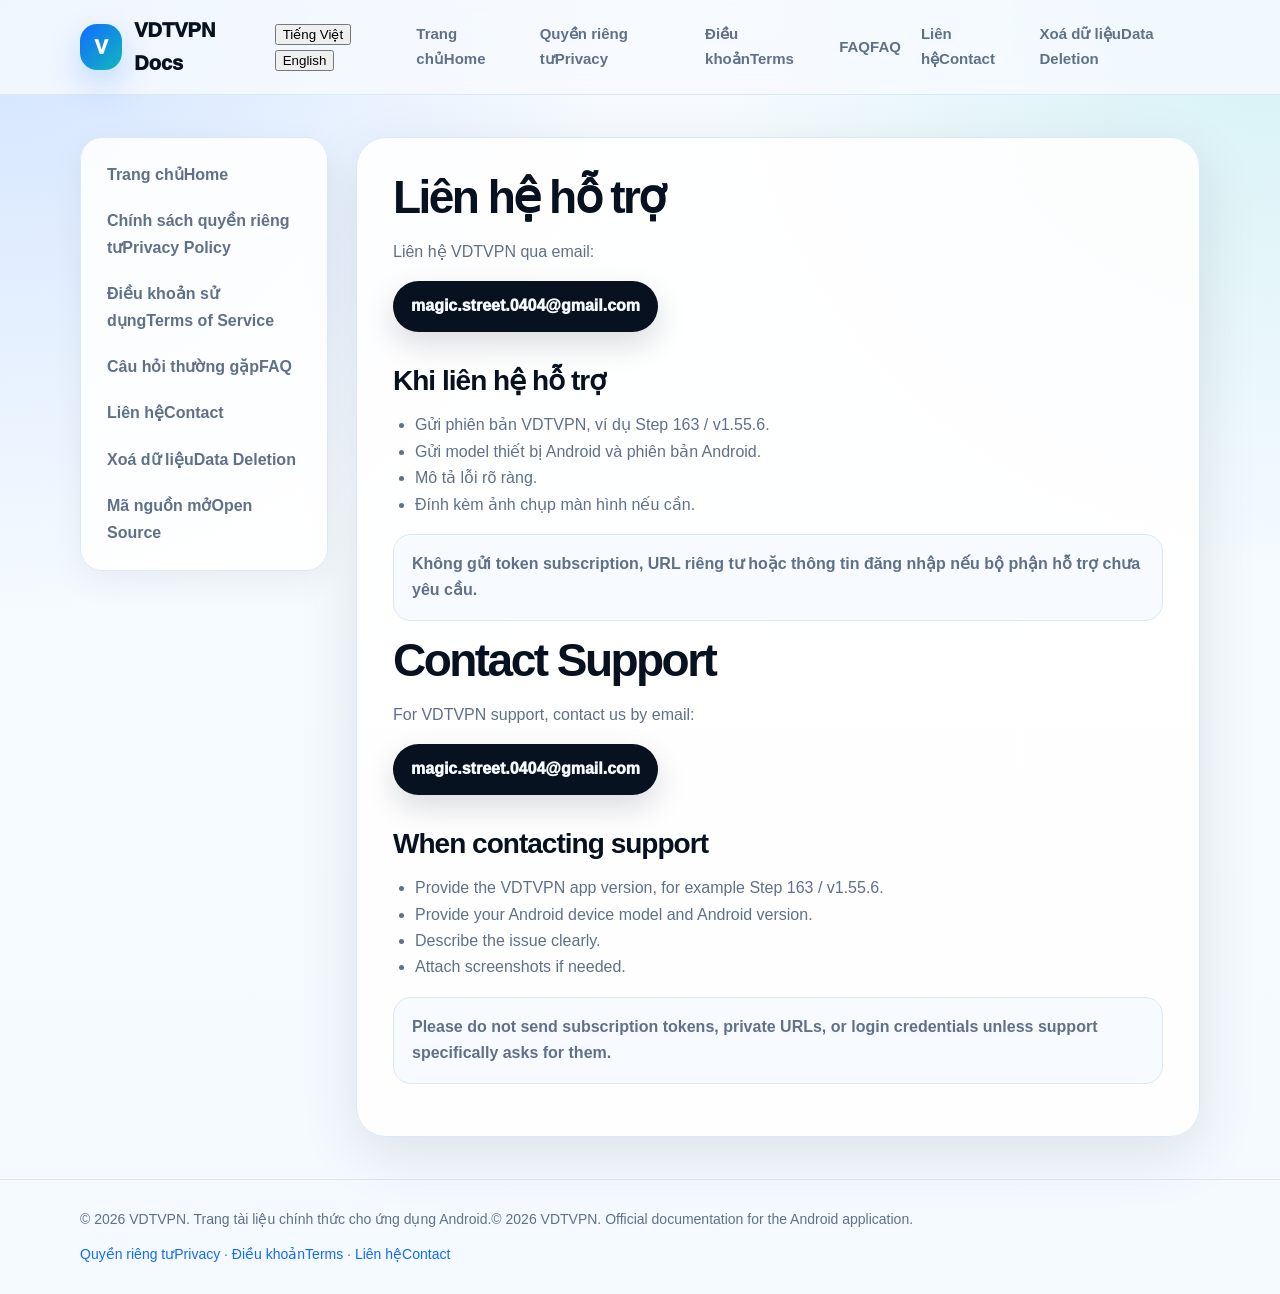
==== commit e02386a0: "Add files via upload" ====
--- a/contact.html
+++ b/contact.html
@@ -1 +1,3 @@
-<!doctype html><html lang="en"><head><meta charset="utf-8"><meta name="viewport" content="width=device-width,initial-scale=1"><title>Contact - VDTVPN</title><meta name="description" content="Official documentation for VDTVPN, an Android network client for user-provided connection profiles."><meta name="robots" content="index,follow"><meta property="og:title" content="Contact - VDTVPN"><meta property="og:description" content="Official documentation for VDTVPN, an Android network client for user-provided connection profiles."><meta name="theme-color" content="#126bff"><link rel="stylesheet" href="assets/style.css"></head><body><header class="nav"><div class="wrap navin"><a class="brand" href="index.html"><span class="logo">V</span><span>VDTVPN Docs</span></a><input id="menuToggle" class="menuToggle" type="checkbox"><label class="menuButton" for="menuToggle">Menu</label><nav class="links"><a href="index.html">Home</a><a href="privacy.html">Privacy</a><a href="terms.html">Terms</a><a href="faq.html">FAQ</a><a href="contact.html">Contact</a><a href="data-deletion.html">Data Deletion</a></nav></div></header><main class="wrap docgrid"><aside class="side"><a href="index.html">Home</a><a href="privacy.html">Privacy Policy</a><a href="terms.html">Terms of Service</a><a href="faq.html">FAQ</a><a href="contact.html">Contact</a><a href="data-deletion.html">Data Deletion</a></aside><article class="doc"><h1>Contact Support</h1><p>For VDTVPN support, contact us by email:</p><p><a class="btn" href="mailto:magic.street.0404@gmail.com">magic.street.0404@gmail.com</a></p><h2>When contacting support</h2><ul><li>Provide the VDTVPN app version.</li><li>Provide your Android device model and Android version.</li><li>Describe the issue clearly.</li><li>Attach screenshots if needed.</li></ul><p class="notice">Please do not send subscription tokens, private URLs, or login credentials unless support specifically asks for them.</p></article></main><footer class="footer"><div class="wrap footin"><div>© 2026 VDTVPN. Official documentation for the Android application.</div><div><a href="privacy.html">Privacy</a> · <a href="terms.html">Terms</a> · <a href="contact.html">Contact</a></div></div></footer></body></html>+<!doctype html><html lang="vi" data-lang="vi"><head><meta charset="utf-8"><meta name="viewport" content="width=device-width,initial-scale=1"><title>Liên hệ / Contact - VDTVPN</title><meta name="description" content="Contact VDTVPN support."><meta name="robots" content="index,follow"><meta property="og:title" content="VDTVPN"><meta property="og:description" content="Contact VDTVPN support."><meta name="theme-color" content="#126bff"><link rel="stylesheet" href="assets/style.css"></head><body><header class="nav"><div class="wrap navin"><a class="brand" href="index.html"><span class="logo">V</span><span>VDTVPN Docs</span></a><div class="langSwitcher" aria-label="Language"><button class="langBtn" type="button" data-set-lang="vi">Tiếng Việt</button><button class="langBtn" type="button" data-set-lang="en">English</button></div><input id="menuToggle" class="menuToggle" type="checkbox"><label class="menuButton" for="menuToggle"><span class="lang-vi">Menu</span><span class="lang-en">Menu</span></label><nav class="links"><a href="index.html"><span class="lang-vi">Trang chủ</span><span class="lang-en">Home</span></a><a href="privacy.html"><span class="lang-vi">Quyền riêng tư</span><span class="lang-en">Privacy</span></a><a href="terms.html"><span class="lang-vi">Điều khoản</span><span class="lang-en">Terms</span></a><a href="faq.html"><span class="lang-vi">FAQ</span><span class="lang-en">FAQ</span></a><a href="contact.html"><span class="lang-vi">Liên hệ</span><span class="lang-en">Contact</span></a><a href="data-deletion.html"><span class="lang-vi">Xoá dữ liệu</span><span class="lang-en">Data Deletion</span></a></nav></div></header>
+<main class="wrap docgrid"><aside class="side"><a href="index.html"><span class="lang-vi">Trang chủ</span><span class="lang-en">Home</span></a><a href="privacy.html"><span class="lang-vi">Chính sách quyền riêng tư</span><span class="lang-en">Privacy Policy</span></a><a href="terms.html"><span class="lang-vi">Điều khoản sử dụng</span><span class="lang-en">Terms of Service</span></a><a href="faq.html"><span class="lang-vi">Câu hỏi thường gặp</span><span class="lang-en">FAQ</span></a><a href="contact.html"><span class="lang-vi">Liên hệ</span><span class="lang-en">Contact</span></a><a href="data-deletion.html"><span class="lang-vi">Xoá dữ liệu</span><span class="lang-en">Data Deletion</span></a><a href="open-source.html"><span class="lang-vi">Mã nguồn mở</span><span class="lang-en">Open Source</span></a></aside><article class="doc"><div class="lang-vi"><h1>Liên hệ hỗ trợ</h1><p>Liên hệ VDTVPN qua email:</p><p><a class="btn" href="mailto:magic.street.0404@gmail.com">magic.street.0404@gmail.com</a></p><h2>Khi liên hệ hỗ trợ</h2><ul><li>Gửi phiên bản VDTVPN, ví dụ Step 163 / v1.55.6.</li><li>Gửi model thiết bị Android và phiên bản Android.</li><li>Mô tả lỗi rõ ràng.</li><li>Đính kèm ảnh chụp màn hình nếu cần.</li></ul><p class="notice">Không gửi token subscription, URL riêng tư hoặc thông tin đăng nhập nếu bộ phận hỗ trợ chưa yêu cầu.</p></div><div class="lang-en"><h1>Contact Support</h1><p>For VDTVPN support, contact us by email:</p><p><a class="btn" href="mailto:magic.street.0404@gmail.com">magic.street.0404@gmail.com</a></p><h2>When contacting support</h2><ul><li>Provide the VDTVPN app version, for example Step 163 / v1.55.6.</li><li>Provide your Android device model and Android version.</li><li>Describe the issue clearly.</li><li>Attach screenshots if needed.</li></ul><p class="notice">Please do not send subscription tokens, private URLs, or login credentials unless support specifically asks for them.</p></div></article></main>
+<footer class="footer"><div class="wrap footin"><div><span class="lang-vi">© 2026 VDTVPN. Trang tài liệu chính thức cho ứng dụng Android.</span><span class="lang-en">© 2026 VDTVPN. Official documentation for the Android application.</span></div><div><a href="privacy.html"><span class="lang-vi">Quyền riêng tư</span><span class="lang-en">Privacy</span></a> · <a href="terms.html"><span class="lang-vi">Điều khoản</span><span class="lang-en">Terms</span></a> · <a href="contact.html"><span class="lang-vi">Liên hệ</span><span class="lang-en">Contact</span></a></div></div></footer><script src="assets/lang.js"></script></body></html>
--- a/assets/style.css
+++ b/assets/style.css
@@ -1,49 +1,54 @@
 
 :root{
-  --bg:#f6f9ff;--card:#ffffff;--text:#0b1220;--muted:#5b6b84;--line:#dce7f5;
-  --primary:#1268ff;--cyan:#13b8ba;--green:#10b85c;--shadow:0 20px 70px rgba(11,18,32,.10);
-  --radius:26px;--max:1120px;
+  --bg:#f7fbff;--card:#fff;--text:#08111f;--muted:#607089;--line:#dce8f6;
+  --brand:#126bff;--cyan:#10b8bd;--green:#12b85f;
+  --shadow:0 18px 60px rgba(8,17,31,.10);--radius:28px;--max:1120px;
 }
-@media (prefers-color-scheme: dark){
-  :root{--bg:#070b12;--card:#101827;--text:#f8fafc;--muted:#a5b1c5;--line:#253449;--shadow:0 20px 70px rgba(0,0,0,.35)}
+@media(prefers-color-scheme:dark){
+  :root{--bg:#070b12;--card:#101827;--text:#f8fafc;--muted:#a6b2c6;--line:#26364d;--shadow:0 18px 60px rgba(0,0,0,.36)}
 }
 *{box-sizing:border-box}
 html{scroll-behavior:smooth}
 body{
   margin:0;font-family:-apple-system,BlinkMacSystemFont,"Segoe UI",Roboto,Inter,Arial,sans-serif;
-  background:radial-gradient(circle at 12% -5%, rgba(18,104,255,.18), transparent 30%),
-             radial-gradient(circle at 88% 0%, rgba(19,184,186,.16), transparent 30%),var(--bg);
-  color:var(--text);line-height:1.65;
+  color:var(--text);line-height:1.65;background:
+    radial-gradient(circle at 0% 0%,rgba(18,107,255,.16),transparent 34%),
+    radial-gradient(circle at 100% 0%,rgba(16,184,189,.15),transparent 32%),
+    linear-gradient(180deg,#eff8ff00,#eff8ff66),var(--bg);
 }
-a{color:var(--primary);text-decoration:none} a:hover{text-decoration:underline}
-.wrap{width:min(var(--max),calc(100% - 34px));margin:auto}
-.skip{position:absolute;left:-999px}.skip:focus{left:12px;top:12px;z-index:99;background:var(--card);padding:10px;border-radius:10px}
-.nav{position:sticky;top:0;z-index:50;background:rgba(246,249,255,.78);backdrop-filter:blur(18px);border-bottom:1px solid var(--line)}
-@media (prefers-color-scheme: dark){.nav{background:rgba(7,11,18,.78)}}
-.navin{display:flex;align-items:center;justify-content:space-between;padding:14px 0;gap:14px}
-.brand{display:flex;align-items:center;gap:12px;color:var(--text);font-weight:950;font-size:18px}
-.logo{width:46px;height:46px;border-radius:16px;background:linear-gradient(135deg,var(--primary),var(--cyan));display:grid;place-items:center;color:white;font-weight:950;box-shadow:0 14px 34px rgba(18,104,255,.25)}
-.menu{display:flex;gap:18px;align-items:center}.menu a{color:var(--muted);font-weight:800;font-size:15px}
-.button{display:inline-flex;align-items:center;justify-content:center;padding:12px 18px;border-radius:999px;background:var(--text);color:var(--bg)!important;font-weight:950;box-shadow:0 12px 30px rgba(11,18,32,.14)}
-.button2{display:inline-flex;align-items:center;justify-content:center;padding:12px 18px;border-radius:999px;background:var(--card);border:1px solid var(--line);color:var(--text);font-weight:950}
-.mobileMenu{display:none}
-.hero{padding:78px 0 44px}.heroGrid{display:grid;grid-template-columns:1.15fr .85fr;gap:34px;align-items:center}
-.kicker{color:var(--primary);font-size:13px;text-transform:uppercase;letter-spacing:.12em;font-weight:950}
+a{color:var(--brand);text-decoration:none}a:hover{text-decoration:underline}
+.wrap{width:min(var(--max),calc(100% - 32px));margin:auto}
+.nav{position:sticky;top:0;z-index:50;background:rgba(247,251,255,.82);backdrop-filter:blur(18px);border-bottom:1px solid var(--line)}
+@media(prefers-color-scheme:dark){.nav{background:rgba(7,11,18,.82)}}
+.navin{display:flex;align-items:center;justify-content:space-between;gap:16px;padding:14px 0}
+.brand{display:flex;align-items:center;gap:12px;color:var(--text);font-weight:950;font-size:20px}
+.logo{width:46px;height:46px;border-radius:17px;background:linear-gradient(135deg,var(--brand),var(--cyan));display:grid;place-items:center;color:#fff;font-weight:950;box-shadow:0 14px 34px rgba(18,107,255,.24)}
+.links{display:flex;align-items:center;gap:20px}.links a{color:var(--muted);font-weight:850;font-size:15px}
+.menuToggle{display:none}
+.menuButton{display:none;border:1px solid var(--line);background:var(--card);border-radius:14px;padding:10px 12px;font-weight:900;color:var(--text)}
+.btn{display:inline-flex;align-items:center;justify-content:center;padding:12px 18px;border-radius:999px;background:var(--text);color:var(--bg)!important;font-weight:950;box-shadow:0 12px 30px rgba(8,17,31,.15)}
+.btn2{display:inline-flex;align-items:center;justify-content:center;padding:12px 18px;border-radius:999px;background:var(--card);border:1px solid var(--line);color:var(--text);font-weight:950}
+.hero{padding:78px 0 42px}.heroGrid{display:grid;grid-template-columns:1.15fr .85fr;gap:34px;align-items:center}
+.kicker{color:var(--brand);font-size:13px;text-transform:uppercase;letter-spacing:.13em;font-weight:950}
 h1{font-size:clamp(38px,7vw,72px);line-height:1.02;letter-spacing:-.055em;margin:14px 0 18px}
 h2{font-size:clamp(28px,4vw,44px);line-height:1.1;letter-spacing:-.035em;margin:0 0 16px}
-h3{font-size:22px;line-height:1.2;margin:0 0 10px}.lead{font-size:20px;color:var(--muted);max-width:720px}
+h3{font-size:22px;line-height:1.2;margin:0 0 10px}.lead{font-size:20px;color:var(--muted);max-width:710px}
 .actions{display:flex;gap:12px;flex-wrap:wrap;margin-top:28px}
-.demo{background:linear-gradient(180deg,var(--card),rgba(255,255,255,.65));border:1px solid var(--line);border-radius:36px;padding:24px;box-shadow:var(--shadow)}
-@media (prefers-color-scheme: dark){.demo{background:linear-gradient(180deg,var(--card),rgba(16,24,39,.65))}}
-.screen{background:var(--card);border:1px solid var(--line);border-radius:28px;padding:22px;box-shadow:0 14px 44px rgba(11,18,32,.11)}
-.topline{display:flex;justify-content:space-between;color:var(--muted);font-weight:900}.power{width:164px;height:164px;border-radius:50%;display:grid;place-items:center;text-align:center;margin:24px auto;background:linear-gradient(180deg,#20d86d,#06a44b);color:white;font-size:21px;font-weight:950;box-shadow:0 18px 40px rgba(6,164,75,.32)}
+.device{background:linear-gradient(180deg,var(--card),rgba(255,255,255,.64));border:1px solid var(--line);border-radius:38px;padding:24px;box-shadow:var(--shadow);overflow:hidden}
+@media(prefers-color-scheme:dark){.device{background:linear-gradient(180deg,var(--card),rgba(16,24,39,.68))}}
+.screen{background:var(--card);border:1px solid var(--line);border-radius:30px;padding:22px;box-shadow:0 14px 42px rgba(8,17,31,.10)}
+.topline{display:flex;justify-content:space-between;color:var(--muted);font-weight:900}
+.power{width:156px;height:156px;border-radius:50%;display:grid;place-items:center;text-align:center;margin:24px auto;background:linear-gradient(180deg,#25d873,#07a84e);color:white;font-size:21px;font-weight:950;box-shadow:0 18px 42px rgba(7,168,78,.33)}
 .profile{border:1px solid var(--line);border-radius:18px;padding:14px;font-weight:900;margin:12px 0}.chips{display:flex;gap:8px;flex-wrap:wrap}.chip{background:var(--bg);border:1px solid var(--line);color:var(--muted);font-weight:850;border-radius:999px;padding:7px 11px;font-size:13px}
-.section{padding:54px 0}.grid3{display:grid;grid-template-columns:repeat(3,1fr);gap:18px}.card{background:rgba(255,255,255,.82);border:1px solid var(--line);border-radius:var(--radius);padding:24px;box-shadow:0 10px 34px rgba(11,18,32,.06)}@media (prefers-color-scheme: dark){.card{background:rgba(16,24,39,.82)}}.card p{color:var(--muted);margin:0}
-.docgrid{display:grid;grid-template-columns:250px 1fr;gap:28px;padding:42px 0}.side{position:sticky;top:88px;align-self:start;background:rgba(255,255,255,.82);border:1px solid var(--line);border-radius:22px;padding:14px;box-shadow:0 10px 34px rgba(11,18,32,.06)}@media (prefers-color-scheme: dark){.side{background:rgba(16,24,39,.82)}}.side a{display:block;color:var(--muted);font-weight:850;padding:10px 12px;border-radius:14px}.side a:hover{background:var(--bg);color:var(--primary);text-decoration:none}
-.doc{background:rgba(255,255,255,.88);border:1px solid var(--line);border-radius:30px;padding:36px;box-shadow:var(--shadow)}@media (prefers-color-scheme: dark){.doc{background:rgba(16,24,39,.88)}}.doc h1{font-size:46px;margin-top:0}.doc h2{font-size:28px;margin-top:34px}.doc p,.doc li{color:var(--muted)}.doc strong{color:var(--text)}.doc ul{padding-left:22px}
+.section{padding:54px 0}.grid3{display:grid;grid-template-columns:repeat(3,1fr);gap:18px}.card{background:rgba(255,255,255,.86);border:1px solid var(--line);border-radius:var(--radius);padding:24px;box-shadow:0 10px 34px rgba(8,17,31,.06)}@media(prefers-color-scheme:dark){.card{background:rgba(16,24,39,.86)}}.card p{color:var(--muted);margin:0}
+.docgrid{display:grid;grid-template-columns:248px 1fr;gap:28px;padding:42px 0}.side{position:sticky;top:88px;align-self:start;background:rgba(255,255,255,.86);border:1px solid var(--line);border-radius:22px;padding:14px;box-shadow:0 10px 34px rgba(8,17,31,.06)}@media(prefers-color-scheme:dark){.side{background:rgba(16,24,39,.86)}}.side a{display:block;color:var(--muted);font-weight:850;padding:10px 12px;border-radius:14px}.side a:hover{background:var(--bg);color:var(--brand);text-decoration:none}
+.doc{background:rgba(255,255,255,.90);border:1px solid var(--line);border-radius:30px;padding:36px;box-shadow:var(--shadow)}@media(prefers-color-scheme:dark){.doc{background:rgba(16,24,39,.90)}}.doc h1{font-size:46px;margin-top:0}.doc h2{font-size:28px;margin-top:34px}.doc p,.doc li{color:var(--muted)}.doc strong{color:var(--text)}.doc ul{padding-left:22px}
 .notice{padding:16px 18px;border-radius:18px;background:var(--bg);border:1px solid var(--line);font-weight:750;color:var(--muted)}
 .footer{border-top:1px solid var(--line);padding:28px 0;color:var(--muted);font-size:14px}.footin{display:flex;justify-content:space-between;gap:12px;flex-wrap:wrap}
 @media(max-width:860px){
-  .menu{display:none}.mobileMenu{display:block;margin-top:10px;border-top:1px solid var(--line);padding:10px 0}.mobileMenu a{display:inline-block;margin:4px 10px 4px 0;color:var(--muted);font-weight:850}
-  .navin{display:block}.brand{margin-bottom:0}.hero{padding:48px 0 24px}.heroGrid,.grid3,.docgrid{grid-template-columns:1fr}.doc{padding:24px}.doc h1{font-size:38px}.side{position:static}
+  .navin{flex-wrap:wrap}.brand{font-size:19px}.menuButton{display:inline-flex}.links{display:none;width:100%;padding-top:10px;border-top:1px solid var(--line);flex-wrap:wrap;gap:8px}
+  .links a{display:inline-flex;padding:8px 10px;border-radius:12px;background:rgba(255,255,255,.45)}
+  @media(prefers-color-scheme:dark){.links a{background:rgba(16,24,39,.55)}}
+  .menuToggle:checked ~ .links{display:flex}
+  .hero{padding:48px 0 24px}.heroGrid,.grid3,.docgrid{grid-template-columns:1fr}.doc{padding:24px}.doc h1{font-size:38px}.side{position:static}.power{width:138px;height:138px}.lead{font-size:18px}
 }
